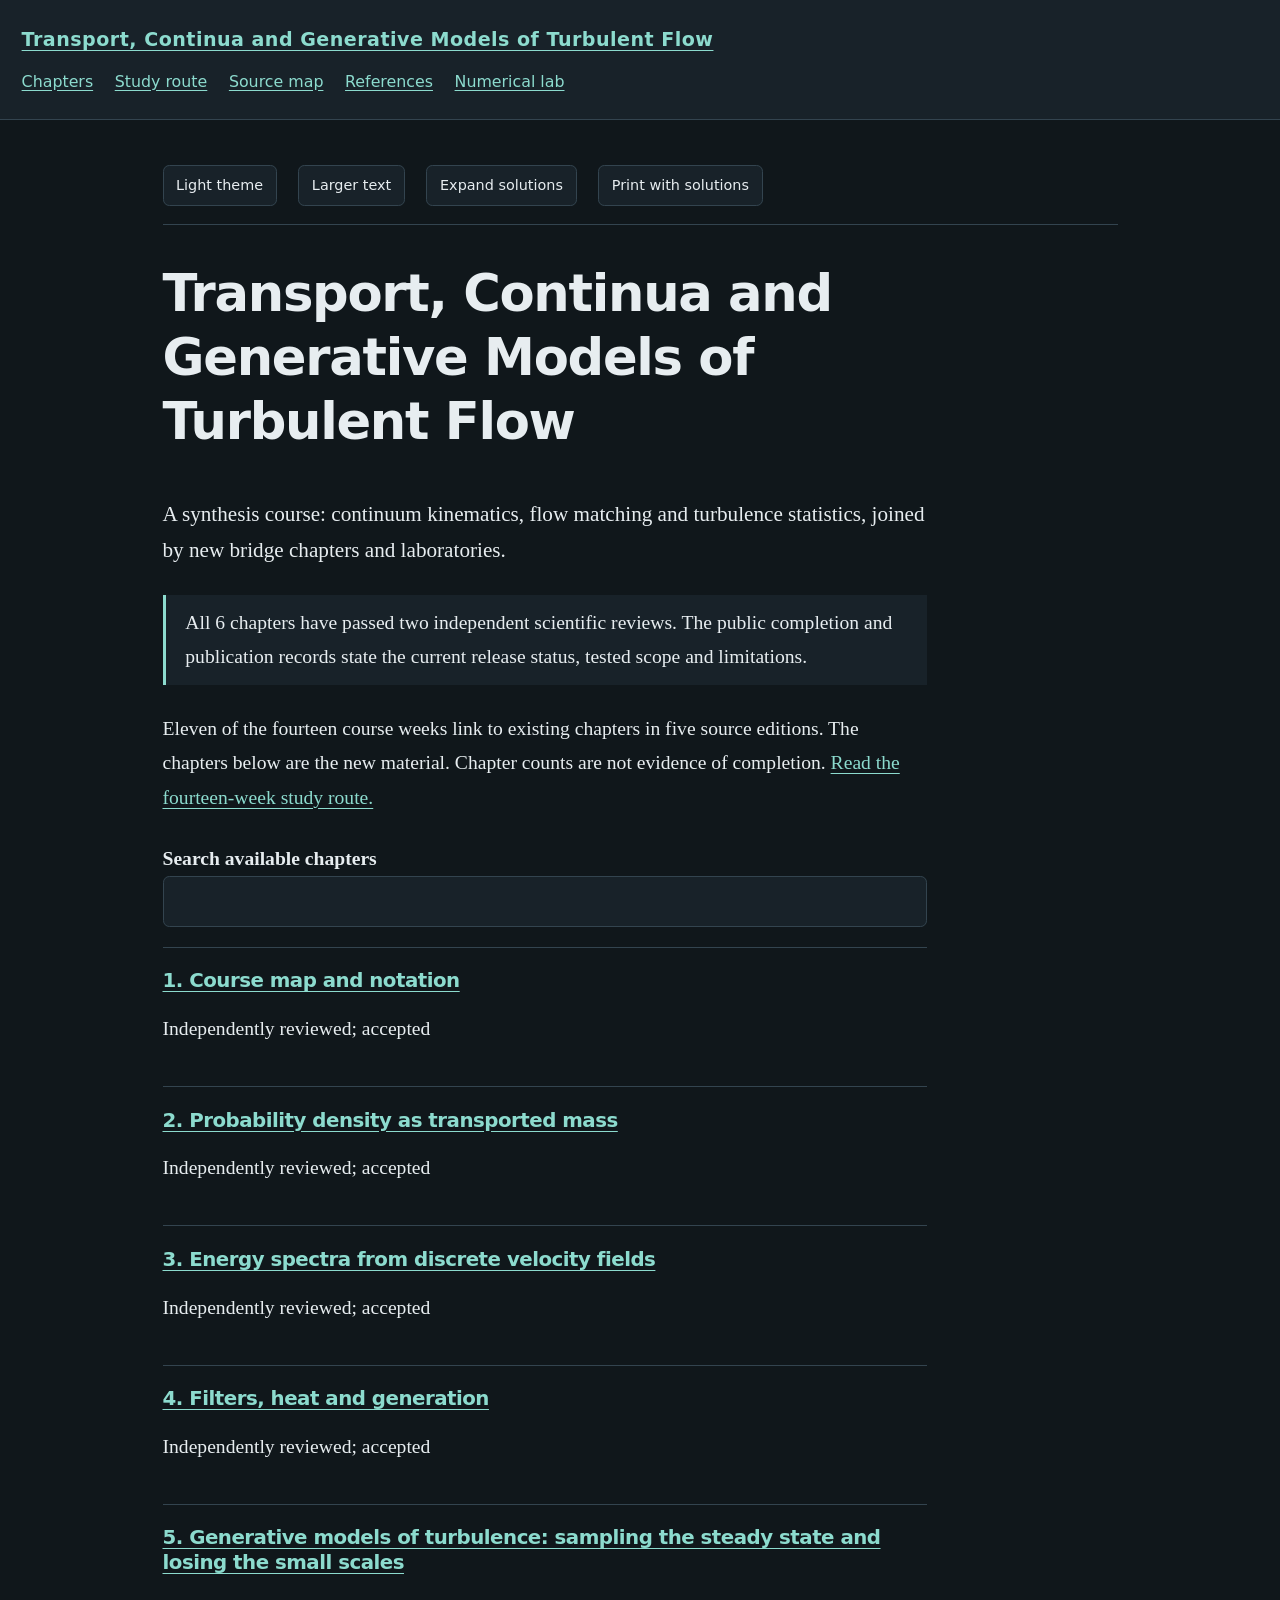
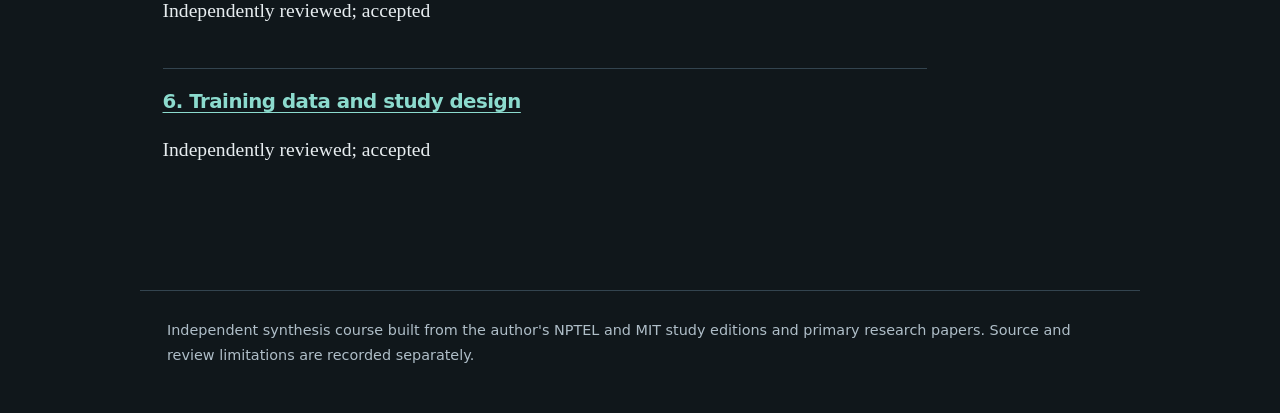
==== index.html @ 39734b13 "Add reviewed course: six chapters, two labs and DNS statistics Transport, Continua and Generative Mo" ====
<!doctype html>
<html lang="en"><head><meta charset="utf-8"><meta name="viewport" content="width=device-width,initial-scale=1">
<meta name="color-scheme" content="dark light"><meta name="book-content-sha256" content="86914244bd2fd7c89965425304357e34cd0317136596d016277b580fdbe987ff">
<title>Chapter index · Transport, Continua and Generative Turbulence</title><link rel="stylesheet" href="assets/book.css">
<script>window.MathJax={tex:{inlineMath:[['$','$'],['\\(','\\)']],displayMath:[['$$','$$'],['\\[','\\]']],processEscapes:true},svg:{fontCache:'local'},options:{skipHtmlTags:['script','noscript','style','textarea','pre','code']},startup:{pageReady:()=>MathJax.startup.defaultPageReady().then(()=>{document.documentElement.dataset.mathReady='true';})}};</script>
<script defer src="assets/mathjax-tex-svg.js"></script><script defer src="assets/book.js"></script></head>
<body><a class="skip" href="#main">Skip to content</a><header class="site-header"><a class="brand" href="index.html">Transport, Continua and Generative Models of Turbulent Flow</a><nav class="course-nav" aria-label="Book"><a href="index.html">Chapters</a><a href="book-overview.html">Study route</a><a href="source-map.html">Source map</a><a href="references.html">References</a><a href="numerical-lab.html">Numerical lab</a></nav></header>
<div class="layout no-toc"><main id="main"><div class="reading-tools"><button id="theme-toggle" aria-pressed="false">Light theme</button><button id="text-toggle" aria-pressed="false">Larger text</button><button id="solutions-toggle" aria-pressed="false">Expand solutions</button><button id="print-page">Print with solutions</button></div>
<article id="chapter-content"><!-- BOOK-CONTENT-START --><h1>Transport, Continua and Generative Models of Turbulent Flow</h1><p class="lead">A synthesis course: continuum kinematics, flow matching and turbulence statistics, joined by new bridge chapters and laboratories.</p><p class="warning">All 6 chapters have passed two independent scientific reviews. The public completion and publication records state the current release status, tested scope and limitations.</p><p>Eleven of the fourteen course weeks link to existing chapters in five source editions. The chapters below are the new material. Chapter counts are not evidence of completion. <a href="book-overview.html">Read the fourteen-week study route.</a></p><label class="search-label" for="lecture-search">Search available chapters</label><input id="lecture-search" type="search"><p id="search-status" role="status" aria-live="polite"></p><ol class="lecture-list"><li data-lecture><h2><a href="chapter-01-course-map-and-notation.html">1. Course map and notation</a></h2><p>Independently reviewed; accepted</p></li><li data-lecture><h2><a href="chapter-02-density-as-mass.html">2. Probability density as transported mass</a></h2><p>Independently reviewed; accepted</p></li><li data-lecture><h2><a href="chapter-03-energy-spectra-from-fields.html">3. Energy spectra from discrete velocity fields</a></h2><p>Independently reviewed; accepted</p></li><li data-lecture><h2><a href="chapter-04-filters-heat-and-generation.html">4. Filters, heat and generation</a></h2><p>Independently reviewed; accepted</p></li><li data-lecture><h2><a href="chapter-05-generative-models-of-turbulence.html">5. Generative models of turbulence: sampling the steady state and losing the small scales</a></h2><p>Independently reviewed; accepted</p></li><li data-lecture><h2><a href="chapter-06-training-data-and-study-design.html">6. Training data and study design</a></h2><p>Independently reviewed; accepted</p></li></ol><!-- BOOK-CONTENT-END --></article></main></div><footer class="site-footer">Independent synthesis course built from the author's NPTEL and MIT study editions and primary research papers. Source and review limitations are recorded separately.</footer></body></html>
---- assets/book.css ----
:root{color-scheme:dark;--bg:#10171b;--panel:#182229;--ink:#e7edf0;--muted:#afbec8;--line:#33444f;--accent:#8cdbce;--measure:78ch;font-family:system-ui,-apple-system,BlinkMacSystemFont,"Segoe UI",sans-serif;font-size:18px}*{box-sizing:border-box}body{margin:0;background:var(--bg);color:var(--ink);line-height:1.75}a{color:var(--accent);text-underline-offset:.2em}a:hover{text-decoration-thickness:2px}button,input{font:inherit}button{cursor:pointer}button,input{color:var(--ink);background:var(--panel);border:1px solid var(--line);border-radius:.35rem;padding:.4rem .7rem}input{width:100%}:focus-visible{outline:3px solid #ffc66d;outline-offset:4px}.skip{position:absolute;top:-100px;left:1rem;background:var(--bg);padding:1rem;z-index:9}.skip:focus{top:0}.site-header{border-bottom:1px solid var(--line);padding:1.3rem max(1.2rem,calc((100vw - 1280px)/2));background:var(--panel)}.brand{font-weight:700;font-size:1.06rem;letter-spacing:.025em}.course-nav,.reading-tools,.page-turn{display:flex;flex-wrap:wrap;gap:.5rem 1.2rem;align-items:center}.course-nav{font-size:.88rem;margin-top:.6rem}.layout{max-width:1280px;margin:auto;padding:2.5rem 1.25rem;display:grid;grid-template-columns:15rem minmax(0,1fr);gap:3rem}.layout.no-toc{display:block;max-width:1000px}.toc{position:sticky;top:1rem;align-self:start;max-height:90vh;overflow:auto;font-size:.82rem}.toc ol{list-style:none;padding:0}.toc li{margin:.6rem 0}.toc a{text-decoration:none}.toc h2{font-family:inherit;font-size:.86rem;text-transform:uppercase;letter-spacing:.1em}.reading-tools{font-size:.8rem;border-bottom:1px solid var(--line);padding-bottom:1rem;margin-bottom:2rem}main{min-width:0}article{max-width:var(--measure);font-family:Georgia,"Times New Roman",serif;font-size:1.09rem}h1,h2,h3,h4{font-family:system-ui,sans-serif;line-height:1.25;letter-spacing:-.025em}h1{font-size:clamp(2rem,4vw,3.1rem);margin-top:0}h2{font-size:1.7rem;margin:2.8rem 0 1rem;scroll-margin-top:1.3rem}h3{font-size:1.25rem;margin-top:2rem}p{margin:1rem 0}small,.muted,.status{color:var(--muted)}.status{font: .78rem system-ui,sans-serif;border:1px solid var(--line);border-radius:1rem;padding:.2rem .65rem;white-space:nowrap}.pending{color:#ffc66d}blockquote,.callout,.note,.warning{border-left:3px solid var(--accent);margin:1.5rem 0;padding:.6rem 1.1rem;background:var(--panel)}pre{position:relative;white-space:pre;overflow:auto;padding:1.3rem;background:#0b1014;border:1px solid var(--line);border-radius:.35rem;font-size:.78rem;line-height:1.55}code{font-family:Consolas,"Cascadia Code",monospace}p code,li code{font-size:.85em}pre .copy-code{position:absolute;right:.5rem;top:.5rem;font:.7rem system-ui}.table-wrap{overflow:auto}table{width:100%;border-collapse:collapse;font:.85rem/1.5 system-ui,sans-serif}td,th{border-bottom:1px solid var(--line);padding:.75rem;text-align:left;vertical-align:top}th{color:var(--accent)}details{border:1px solid var(--line);border-radius:.35rem;padding:.8rem 1rem;margin:1rem 0}summary{cursor:pointer;font-family:system-ui,sans-serif;font-weight:600}img,svg{max-width:100%;height:auto}mjx-container[display=true]{overflow-x:auto;overflow-y:hidden;padding:.4rem 0} .page-turn{border-top:1px solid var(--line);padding-top:1.5rem;margin-top:3rem;justify-content:space-between;font:.85rem system-ui}.lecture-list{padding:0;list-style:none}.lecture-list li{border-top:1px solid var(--line);padding:1.2rem 0}.lecture-list h2{font-size:1.1rem;margin:0 0 .35rem}.lecture-meta{font-size:.83rem}.search-label{display:block;margin-top:1.5rem;font-weight:600}.site-footer{max-width:1000px;margin:1rem auto;padding:1.5rem;border-top:1px solid var(--line);font-size:.8rem;color:var(--muted)}.sr-only{position:absolute;width:1px;height:1px;overflow:hidden;clip:rect(0,0,0,0)}body.large-text{font-size:21px}body.light{color-scheme:light;--bg:#faf8f2;--panel:#efeee7;--ink:#182229;--muted:#52616a;--line:#c9cfcf;--accent:#086b60}body.light pre{background:#e8eae6}.timestamp{font: .72em system-ui;white-space:nowrap}@media(max-width:900px){.layout{display:block;padding:1.5rem 1rem}.toc{position:static;max-height:none;border-bottom:1px solid var(--line);margin-bottom:1.5rem}.toc ol{columns:2}.toc h2{margin-top:0}article{font-size:1rem}}@media(max-width:540px){:root{font-size:16px}.toc ol{columns:1}.course-nav{gap:.6rem 1rem}h1{font-size:2rem}.reading-tools{gap:.5rem}table{font-size:.8rem}}@media print{:root{color-scheme:light;--bg:#fff;--ink:#000;--muted:#333;--line:#aaa;--accent:#000;font-size:10pt}body{background:#fff;color:#000}.site-header,.toc,.reading-tools,.page-turn,.copy-code,.skip,.search-tools{display:none!important}.layout{display:block;padding:0;margin:0;max-width:none}article{max-width:none;font-size:11pt}details{display:block!important}details>*{display:block!important}details>summary{display:list-item!important}pre{white-space:pre-wrap;background:#fff;border-color:#ccc}h1,h2,h3{break-after:avoid}img,table,pre{break-inside:avoid}a{color:#000}mjx-container{overflow:visible!important}.site-footer{font-size:8pt}.status{border:none}}
:root{--reader-version:1}body.large-text article{font-size:1.25rem}@media print{.pending{color:#000}body.light pre{background:#fff}}
:root{--print-reader-version:1}@media print{body .pending{color:#000}body.light pre{background:#fff!important}}
:root{--toc-reader-version:1}.toc details{border:0;padding:0;margin:0}.toc summary{font-size:.86rem;text-transform:uppercase;letter-spacing:.1em}

/* Keep accessible MathML available without widening narrow readers. */
.layout mjx-assistive-mml{width:1px!important;height:1px!important}article{overflow-wrap:anywhere}

/* Tagged display equations: keep MathJax min-width inside the scroll box (added for this course). */
mjx-container[display=true]{min-width:0!important;max-width:100%}

/* Shared chapter conventions: keep the opening case and provenance legible. */
.lead{font-size:1.08em;line-height:1.7}
.source-note{font-size:.9em;color:var(--muted);line-height:1.7}
pre:has(code){padding-top:3rem}svg [stroke="#8cdbce"]{stroke:var(--accent)}
@media print{.lead,.source-note{color:#000}}

/* Preserve numerical values while the laboratory table scrolls on phones. */
#refinement-table{min-width:36rem}
#refinement-table td{white-space:nowrap}
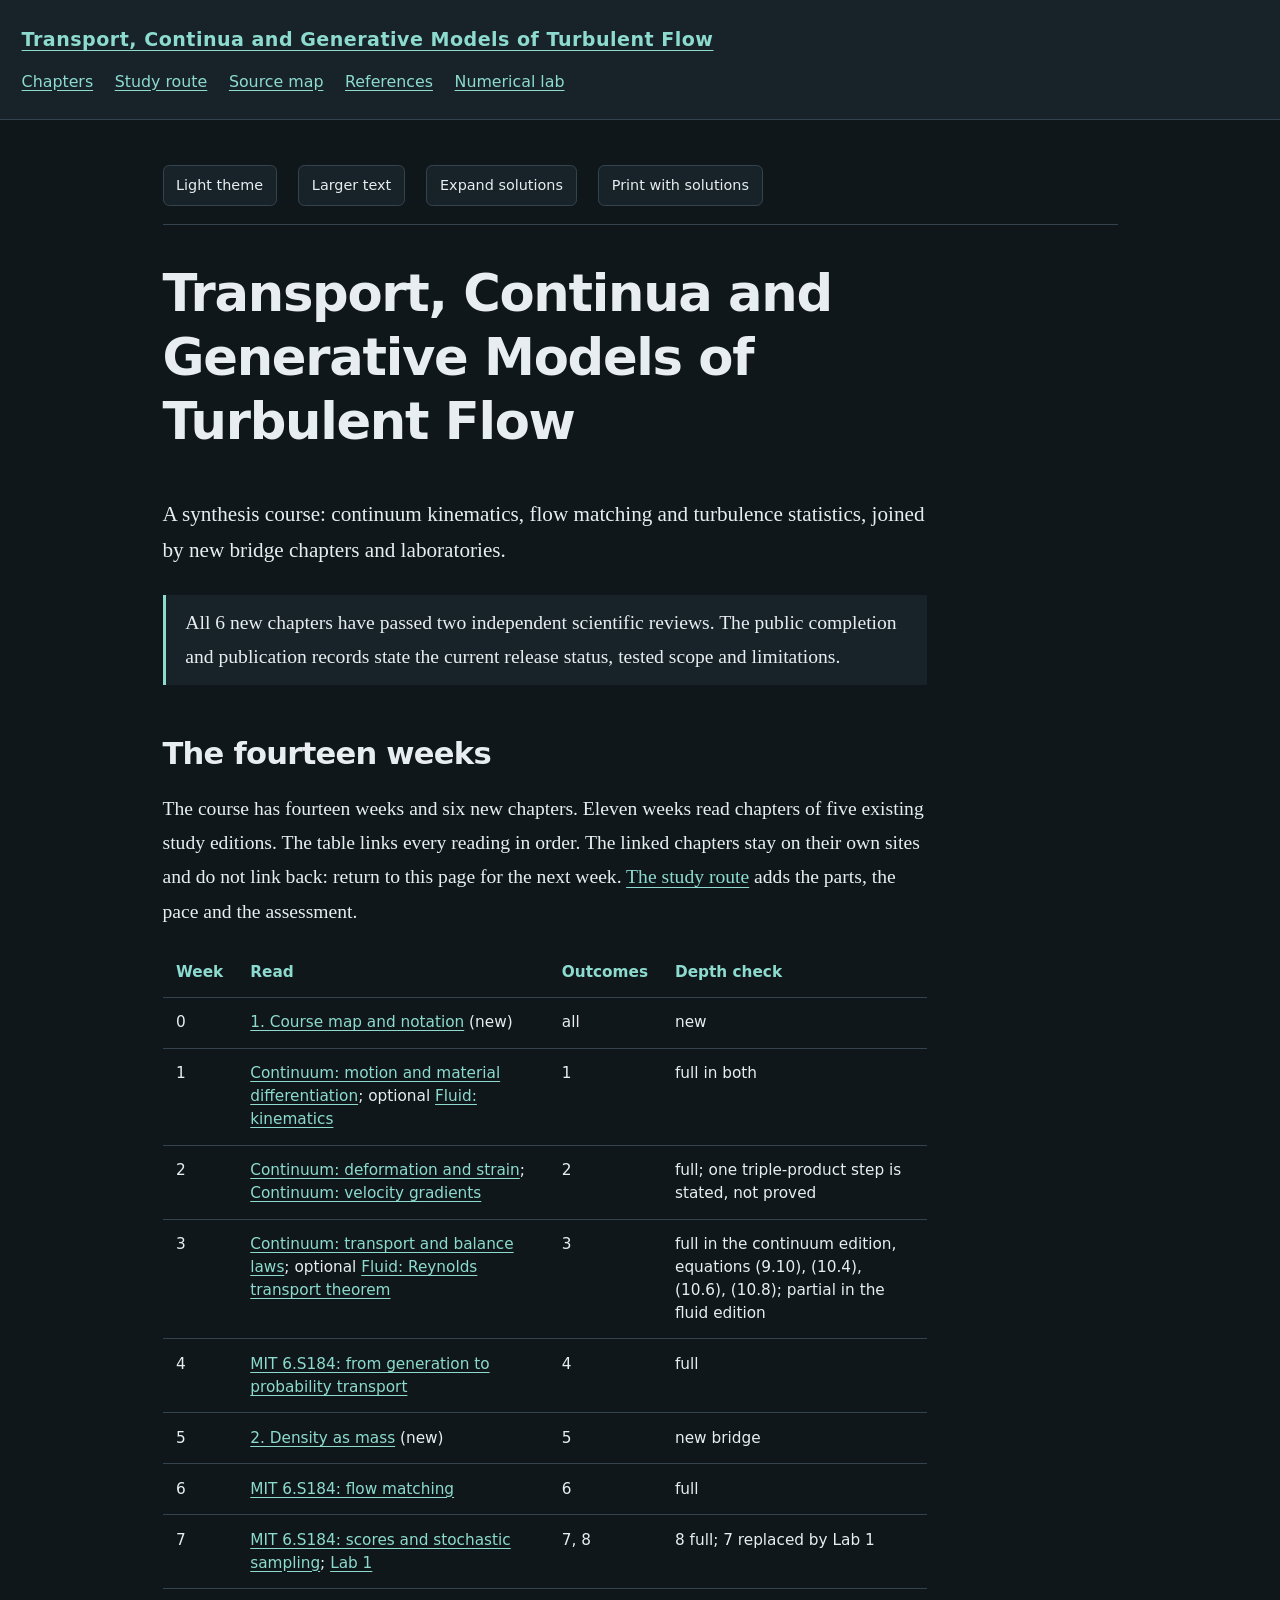
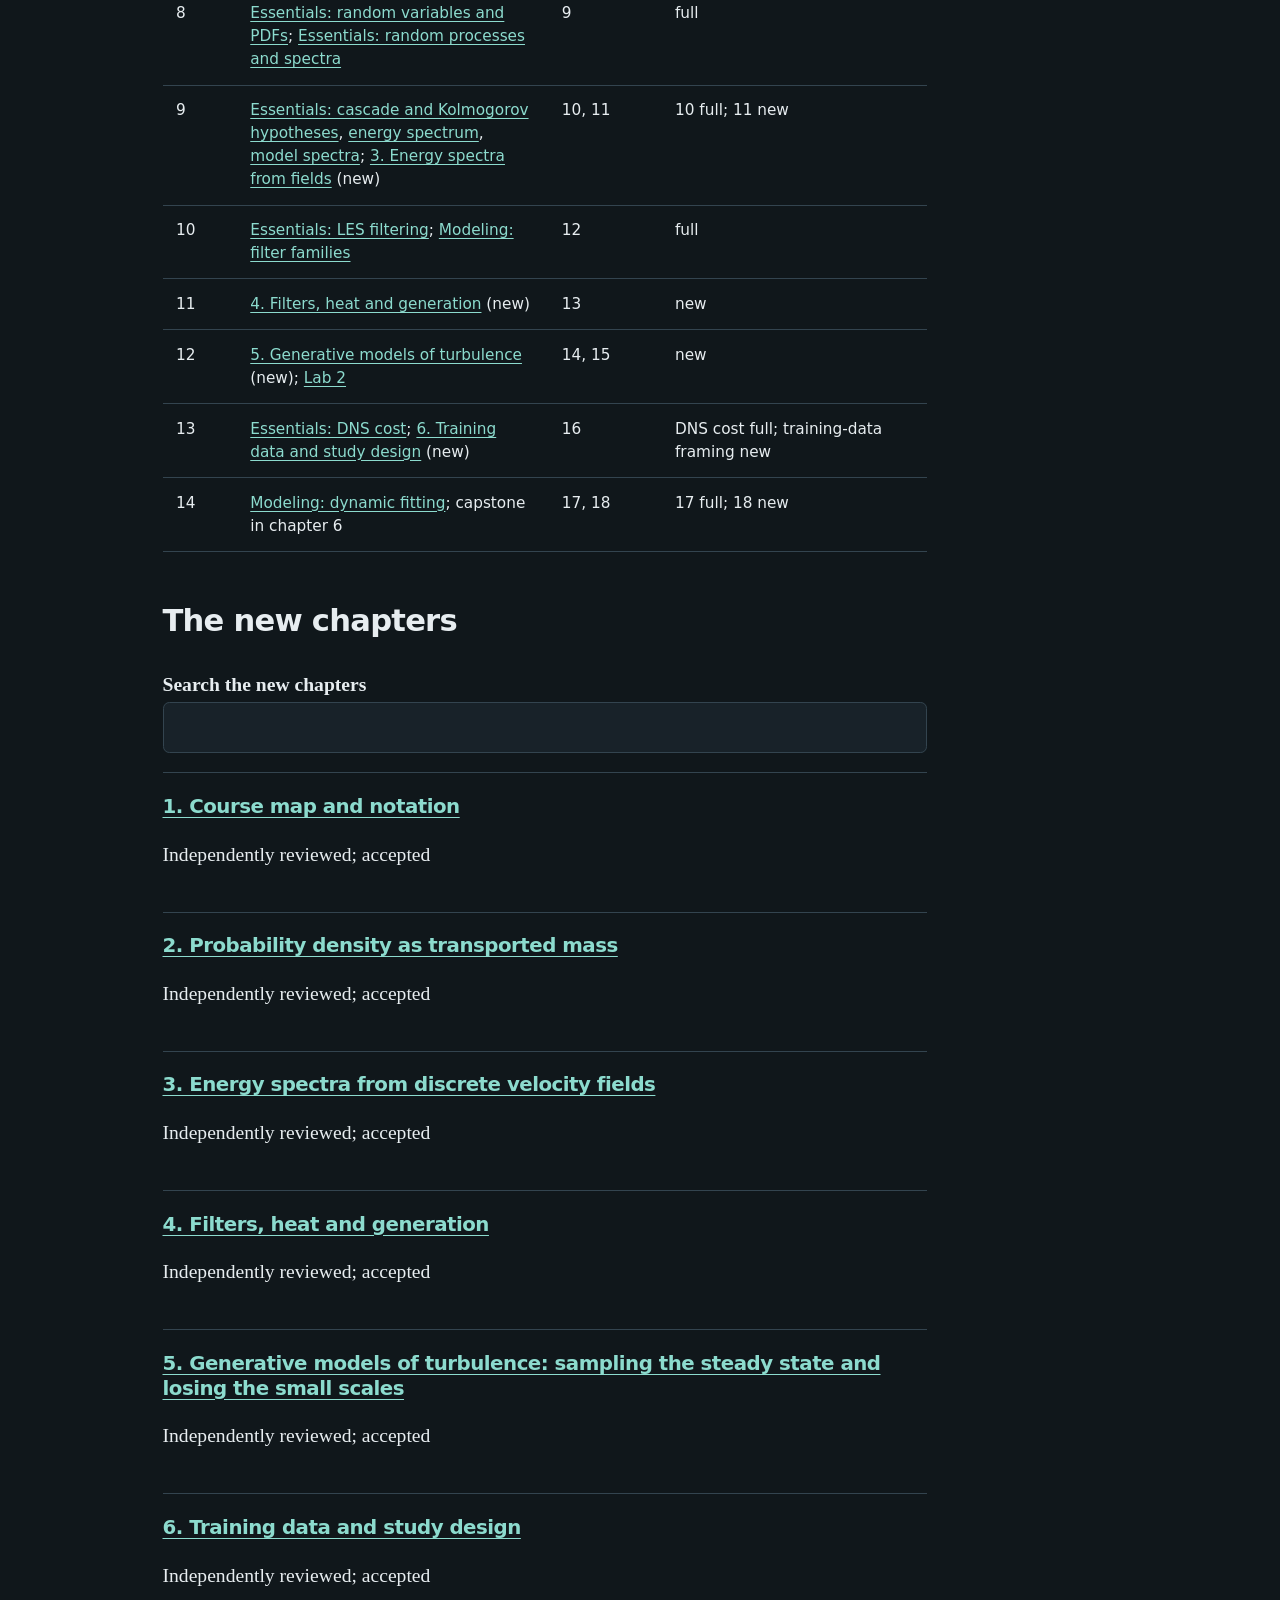
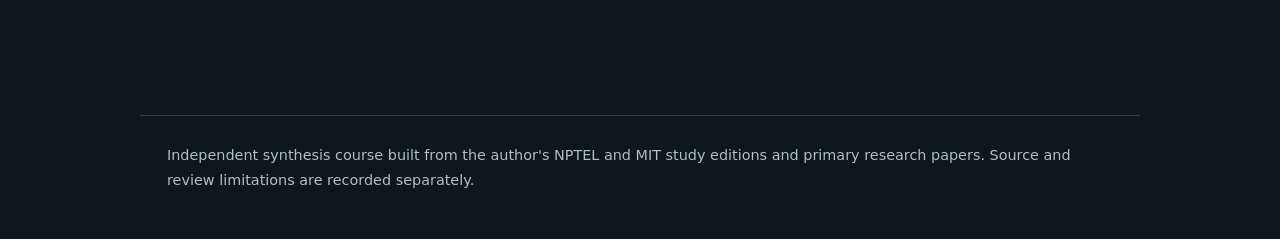
==== commit a39508f1: "List all fourteen weeks and their linked chapters on the home page The home page listed only the six" ====
--- a/index.html
+++ b/index.html
@@ -1,9 +1,27 @@
 <!doctype html>
 <html lang="en"><head><meta charset="utf-8"><meta name="viewport" content="width=device-width,initial-scale=1">
-<meta name="color-scheme" content="dark light"><meta name="book-content-sha256" content="86914244bd2fd7c89965425304357e34cd0317136596d016277b580fdbe987ff">
-<title>Chapter index · Transport, Continua and Generative Turbulence</title><link rel="stylesheet" href="assets/book.css">
+<meta name="color-scheme" content="dark light"><meta name="book-content-sha256" content="8d041973b1914857cad971ea660d57064bc59a0a24fbf8e74cd008d599a1c920">
+<title>Course index · Transport, Continua and Generative Turbulence</title><link rel="icon" href="data:,"><link rel="stylesheet" href="assets/book.css">
 <script>window.MathJax={tex:{inlineMath:[['$','$'],['\\(','\\)']],displayMath:[['$$','$$'],['\\[','\\]']],processEscapes:true},svg:{fontCache:'local'},options:{skipHtmlTags:['script','noscript','style','textarea','pre','code']},startup:{pageReady:()=>MathJax.startup.defaultPageReady().then(()=>{document.documentElement.dataset.mathReady='true';})}};</script>
 <script defer src="assets/mathjax-tex-svg.js"></script><script defer src="assets/book.js"></script></head>
 <body><a class="skip" href="#main">Skip to content</a><header class="site-header"><a class="brand" href="index.html">Transport, Continua and Generative Models of Turbulent Flow</a><nav class="course-nav" aria-label="Book"><a href="index.html">Chapters</a><a href="book-overview.html">Study route</a><a href="source-map.html">Source map</a><a href="references.html">References</a><a href="numerical-lab.html">Numerical lab</a></nav></header>
 <div class="layout no-toc"><main id="main"><div class="reading-tools"><button id="theme-toggle" aria-pressed="false">Light theme</button><button id="text-toggle" aria-pressed="false">Larger text</button><button id="solutions-toggle" aria-pressed="false">Expand solutions</button><button id="print-page">Print with solutions</button></div>
-<article id="chapter-content"><!-- BOOK-CONTENT-START --><h1>Transport, Continua and Generative Models of Turbulent Flow</h1><p class="lead">A synthesis course: continuum kinematics, flow matching and turbulence statistics, joined by new bridge chapters and laboratories.</p><p class="warning">All 6 chapters have passed two independent scientific reviews. The public completion and publication records state the current release status, tested scope and limitations.</p><p>Eleven of the fourteen course weeks link to existing chapters in five source editions. The chapters below are the new material. Chapter counts are not evidence of completion. <a href="book-overview.html">Read the fourteen-week study route.</a></p><label class="search-label" for="lecture-search">Search available chapters</label><input id="lecture-search" type="search"><p id="search-status" role="status" aria-live="polite"></p><ol class="lecture-list"><li data-lecture><h2><a href="chapter-01-course-map-and-notation.html">1. Course map and notation</a></h2><p>Independently reviewed; accepted</p></li><li data-lecture><h2><a href="chapter-02-density-as-mass.html">2. Probability density as transported mass</a></h2><p>Independently reviewed; accepted</p></li><li data-lecture><h2><a href="chapter-03-energy-spectra-from-fields.html">3. Energy spectra from discrete velocity fields</a></h2><p>Independently reviewed; accepted</p></li><li data-lecture><h2><a href="chapter-04-filters-heat-and-generation.html">4. Filters, heat and generation</a></h2><p>Independently reviewed; accepted</p></li><li data-lecture><h2><a href="chapter-05-generative-models-of-turbulence.html">5. Generative models of turbulence: sampling the steady state and losing the small scales</a></h2><p>Independently reviewed; accepted</p></li><li data-lecture><h2><a href="chapter-06-training-data-and-study-design.html">6. Training data and study design</a></h2><p>Independently reviewed; accepted</p></li></ol><!-- BOOK-CONTENT-END --></article></main></div><footer class="site-footer">Independent synthesis course built from the author's NPTEL and MIT study editions and primary research papers. Source and review limitations are recorded separately.</footer></body></html>+<article id="chapter-content"><!-- BOOK-CONTENT-START --><h1>Transport, Continua and Generative Models of Turbulent Flow</h1><p class="lead">A synthesis course: continuum kinematics, flow matching and turbulence statistics, joined by new bridge chapters and laboratories.</p><p class="warning">All 6 new chapters have passed two independent scientific reviews. The public completion and publication records state the current release status, tested scope and limitations.</p><h2 id="weeks">The fourteen weeks</h2><p>The course has fourteen weeks and six new chapters. Eleven weeks read chapters of five existing study editions. The table links every reading in order. The linked chapters stay on their own sites and do not link back: return to this page for the next week. <a href="book-overview.html">The study route</a> adds the parts, the pace and the assessment.</p><table>
+<thead><tr><th>Week</th><th>Read</th><th>Outcomes</th><th>Depth check</th></tr></thead>
+<tbody>
+<tr><td>0</td><td><a href="chapter-01-course-map-and-notation.html">1. Course map and notation</a> (new)</td><td>all</td><td>new</td></tr>
+<tr><td>1</td><td><a href="https://az9713.github.io/nptel-continuum-mechanics-iitm-notes/chapter-07-motion-material-derivative.html">Continuum: motion and material differentiation</a>; optional <a href="https://az9713.github.io/nptel-fluid-mechanics-kanpur-notes/chapter-03-kinematics-motion-deformation-and-rotation.html">Fluid: kinematics</a></td><td>1</td><td>full in both</td></tr>
+<tr><td>2</td><td><a href="https://az9713.github.io/nptel-continuum-mechanics-iitm-notes/chapter-08-deformation-and-strain.html">Continuum: deformation and strain</a>; <a href="https://az9713.github.io/nptel-continuum-mechanics-iitm-notes/chapter-09-compatibility-and-velocity-gradients.html">Continuum: velocity gradients</a></td><td>2</td><td>full; one triple-product step is stated, not proved</td></tr>
+<tr><td>3</td><td><a href="https://az9713.github.io/nptel-continuum-mechanics-iitm-notes/chapter-10-transport-and-balance-laws.html">Continuum: transport and balance laws</a>; optional <a href="https://az9713.github.io/nptel-fluid-mechanics-kanpur-notes/chapter-04-the-reynolds-transport-theorem-and-conservation-of-mass.html">Fluid: Reynolds transport theorem</a></td><td>3</td><td>full in the continuum edition, equations (9.10), (10.4), (10.6), (10.8); partial in the fluid edition</td></tr>
+<tr><td>4</td><td><a href="https://az9713.github.io/mit-6s184-flow-diffusion-notes/chapter-01.html">MIT 6.S184: from generation to probability transport</a></td><td>4</td><td>full</td></tr>
+<tr><td>5</td><td><a href="chapter-02-density-as-mass.html">2. Density as mass</a> (new)</td><td>5</td><td>new bridge</td></tr>
+<tr><td>6</td><td><a href="https://az9713.github.io/mit-6s184-flow-diffusion-notes/chapter-02.html">MIT 6.S184: flow matching</a></td><td>6</td><td>full</td></tr>
+<tr><td>7</td><td><a href="https://az9713.github.io/mit-6s184-flow-diffusion-notes/chapter-03.html">MIT 6.S184: scores and stochastic sampling</a>; <a href="numerical-lab.html#lab1">Lab 1</a></td><td>7, 8</td><td>8 full; 7 replaced by Lab 1</td></tr>
+<tr><td>8</td><td><a href="https://az9713.github.io/nptel-essentials-of-turbulence-notes/chapter-07-random-variables-and-probability-density-functions.html">Essentials: random variables and PDFs</a>; <a href="https://az9713.github.io/nptel-essentials-of-turbulence-notes/chapter-08-random-processes-spectra-and-random-fields.html">Essentials: random processes and spectra</a></td><td>9</td><td>full</td></tr>
+<tr><td>9</td><td><a href="https://az9713.github.io/nptel-essentials-of-turbulence-notes/chapter-10-energy-cascade-and-kolmogorov-hypotheses.html">Essentials: cascade and Kolmogorov hypotheses</a>, <a href="https://az9713.github.io/nptel-essentials-of-turbulence-notes/chapter-11-energy-spectrum.html">energy spectrum</a>, <a href="https://az9713.github.io/nptel-essentials-of-turbulence-notes/chapter-14-kolmogorov-model-dissipation-spectra.html">model spectra</a>; <a href="chapter-03-energy-spectra-from-fields.html">3. Energy spectra from fields</a> (new)</td><td>10, 11</td><td>10 full; 11 new</td></tr>
+<tr><td>10</td><td><a href="https://az9713.github.io/nptel-essentials-of-turbulence-notes/chapter-19-les-conceptual-steps-filtering.html">Essentials: LES filtering</a>; <a href="https://az9713.github.io/nptel-turbulence-modeling-notes/chapter-20-filter-families-and-subgrid-viscosity.html">Modeling: filter families</a></td><td>12</td><td>full</td></tr>
+<tr><td>11</td><td><a href="chapter-04-filters-heat-and-generation.html">4. Filters, heat and generation</a> (new)</td><td>13</td><td>new</td></tr>
+<tr><td>12</td><td><a href="chapter-05-generative-models-of-turbulence.html">5. Generative models of turbulence</a> (new); <a href="numerical-lab.html#lab2">Lab 2</a></td><td>14, 15</td><td>new</td></tr>
+<tr><td>13</td><td><a href="https://az9713.github.io/nptel-essentials-of-turbulence-notes/chapter-17-dns-pseudo-spectral-methods-cost.html">Essentials: DNS cost</a>; <a href="chapter-06-training-data-and-study-design.html">6. Training data and study design</a> (new)</td><td>16</td><td>DNS cost full; training-data framing new</td></tr>
+<tr><td>14</td><td><a href="https://az9713.github.io/nptel-turbulence-modeling-notes/chapter-22-dynamic-fitting-and-scale-similarity.html">Modeling: dynamic fitting</a>; capstone in chapter 6</td><td>17, 18</td><td>17 full; 18 new</td></tr>
+</tbody></table><h2 id="new-chapters">The new chapters</h2><label class="search-label" for="lecture-search">Search the new chapters</label><input id="lecture-search" type="search"><p id="search-status" role="status" aria-live="polite"></p><ol class="lecture-list"><li data-lecture><h3><a href="chapter-01-course-map-and-notation.html">1. Course map and notation</a></h3><p>Independently reviewed; accepted</p></li><li data-lecture><h3><a href="chapter-02-density-as-mass.html">2. Probability density as transported mass</a></h3><p>Independently reviewed; accepted</p></li><li data-lecture><h3><a href="chapter-03-energy-spectra-from-fields.html">3. Energy spectra from discrete velocity fields</a></h3><p>Independently reviewed; accepted</p></li><li data-lecture><h3><a href="chapter-04-filters-heat-and-generation.html">4. Filters, heat and generation</a></h3><p>Independently reviewed; accepted</p></li><li data-lecture><h3><a href="chapter-05-generative-models-of-turbulence.html">5. Generative models of turbulence: sampling the steady state and losing the small scales</a></h3><p>Independently reviewed; accepted</p></li><li data-lecture><h3><a href="chapter-06-training-data-and-study-design.html">6. Training data and study design</a></h3><p>Independently reviewed; accepted</p></li></ol><!-- BOOK-CONTENT-END --></article></main></div><footer class="site-footer">Independent synthesis course built from the author's NPTEL and MIT study editions and primary research papers. Source and review limitations are recorded separately.</footer></body></html>
--- a/assets/book.css
+++ b/assets/book.css
@@ -1,4 +1,4 @@
-:root{color-scheme:dark;--bg:#10171b;--panel:#182229;--ink:#e7edf0;--muted:#afbec8;--line:#33444f;--accent:#8cdbce;--measure:78ch;font-family:system-ui,-apple-system,BlinkMacSystemFont,"Segoe UI",sans-serif;font-size:18px}*{box-sizing:border-box}body{margin:0;background:var(--bg);color:var(--ink);line-height:1.75}a{color:var(--accent);text-underline-offset:.2em}a:hover{text-decoration-thickness:2px}button,input{font:inherit}button{cursor:pointer}button,input{color:var(--ink);background:var(--panel);border:1px solid var(--line);border-radius:.35rem;padding:.4rem .7rem}input{width:100%}:focus-visible{outline:3px solid #ffc66d;outline-offset:4px}.skip{position:absolute;top:-100px;left:1rem;background:var(--bg);padding:1rem;z-index:9}.skip:focus{top:0}.site-header{border-bottom:1px solid var(--line);padding:1.3rem max(1.2rem,calc((100vw - 1280px)/2));background:var(--panel)}.brand{font-weight:700;font-size:1.06rem;letter-spacing:.025em}.course-nav,.reading-tools,.page-turn{display:flex;flex-wrap:wrap;gap:.5rem 1.2rem;align-items:center}.course-nav{font-size:.88rem;margin-top:.6rem}.layout{max-width:1280px;margin:auto;padding:2.5rem 1.25rem;display:grid;grid-template-columns:15rem minmax(0,1fr);gap:3rem}.layout.no-toc{display:block;max-width:1000px}.toc{position:sticky;top:1rem;align-self:start;max-height:90vh;overflow:auto;font-size:.82rem}.toc ol{list-style:none;padding:0}.toc li{margin:.6rem 0}.toc a{text-decoration:none}.toc h2{font-family:inherit;font-size:.86rem;text-transform:uppercase;letter-spacing:.1em}.reading-tools{font-size:.8rem;border-bottom:1px solid var(--line);padding-bottom:1rem;margin-bottom:2rem}main{min-width:0}article{max-width:var(--measure);font-family:Georgia,"Times New Roman",serif;font-size:1.09rem}h1,h2,h3,h4{font-family:system-ui,sans-serif;line-height:1.25;letter-spacing:-.025em}h1{font-size:clamp(2rem,4vw,3.1rem);margin-top:0}h2{font-size:1.7rem;margin:2.8rem 0 1rem;scroll-margin-top:1.3rem}h3{font-size:1.25rem;margin-top:2rem}p{margin:1rem 0}small,.muted,.status{color:var(--muted)}.status{font: .78rem system-ui,sans-serif;border:1px solid var(--line);border-radius:1rem;padding:.2rem .65rem;white-space:nowrap}.pending{color:#ffc66d}blockquote,.callout,.note,.warning{border-left:3px solid var(--accent);margin:1.5rem 0;padding:.6rem 1.1rem;background:var(--panel)}pre{position:relative;white-space:pre;overflow:auto;padding:1.3rem;background:#0b1014;border:1px solid var(--line);border-radius:.35rem;font-size:.78rem;line-height:1.55}code{font-family:Consolas,"Cascadia Code",monospace}p code,li code{font-size:.85em}pre .copy-code{position:absolute;right:.5rem;top:.5rem;font:.7rem system-ui}.table-wrap{overflow:auto}table{width:100%;border-collapse:collapse;font:.85rem/1.5 system-ui,sans-serif}td,th{border-bottom:1px solid var(--line);padding:.75rem;text-align:left;vertical-align:top}th{color:var(--accent)}details{border:1px solid var(--line);border-radius:.35rem;padding:.8rem 1rem;margin:1rem 0}summary{cursor:pointer;font-family:system-ui,sans-serif;font-weight:600}img,svg{max-width:100%;height:auto}mjx-container[display=true]{overflow-x:auto;overflow-y:hidden;padding:.4rem 0} .page-turn{border-top:1px solid var(--line);padding-top:1.5rem;margin-top:3rem;justify-content:space-between;font:.85rem system-ui}.lecture-list{padding:0;list-style:none}.lecture-list li{border-top:1px solid var(--line);padding:1.2rem 0}.lecture-list h2{font-size:1.1rem;margin:0 0 .35rem}.lecture-meta{font-size:.83rem}.search-label{display:block;margin-top:1.5rem;font-weight:600}.site-footer{max-width:1000px;margin:1rem auto;padding:1.5rem;border-top:1px solid var(--line);font-size:.8rem;color:var(--muted)}.sr-only{position:absolute;width:1px;height:1px;overflow:hidden;clip:rect(0,0,0,0)}body.large-text{font-size:21px}body.light{color-scheme:light;--bg:#faf8f2;--panel:#efeee7;--ink:#182229;--muted:#52616a;--line:#c9cfcf;--accent:#086b60}body.light pre{background:#e8eae6}.timestamp{font: .72em system-ui;white-space:nowrap}@media(max-width:900px){.layout{display:block;padding:1.5rem 1rem}.toc{position:static;max-height:none;border-bottom:1px solid var(--line);margin-bottom:1.5rem}.toc ol{columns:2}.toc h2{margin-top:0}article{font-size:1rem}}@media(max-width:540px){:root{font-size:16px}.toc ol{columns:1}.course-nav{gap:.6rem 1rem}h1{font-size:2rem}.reading-tools{gap:.5rem}table{font-size:.8rem}}@media print{:root{color-scheme:light;--bg:#fff;--ink:#000;--muted:#333;--line:#aaa;--accent:#000;font-size:10pt}body{background:#fff;color:#000}.site-header,.toc,.reading-tools,.page-turn,.copy-code,.skip,.search-tools{display:none!important}.layout{display:block;padding:0;margin:0;max-width:none}article{max-width:none;font-size:11pt}details{display:block!important}details>*{display:block!important}details>summary{display:list-item!important}pre{white-space:pre-wrap;background:#fff;border-color:#ccc}h1,h2,h3{break-after:avoid}img,table,pre{break-inside:avoid}a{color:#000}mjx-container{overflow:visible!important}.site-footer{font-size:8pt}.status{border:none}}
+:root{color-scheme:dark;--bg:#10171b;--panel:#182229;--ink:#e7edf0;--muted:#afbec8;--line:#33444f;--accent:#8cdbce;--measure:78ch;font-family:system-ui,-apple-system,BlinkMacSystemFont,"Segoe UI",sans-serif;font-size:18px}*{box-sizing:border-box}body{margin:0;background:var(--bg);color:var(--ink);line-height:1.75}a{color:var(--accent);text-underline-offset:.2em}a:hover{text-decoration-thickness:2px}button,input{font:inherit}button{cursor:pointer}button,input{color:var(--ink);background:var(--panel);border:1px solid var(--line);border-radius:.35rem;padding:.4rem .7rem}input{width:100%}:focus-visible{outline:3px solid #ffc66d;outline-offset:4px}.skip{position:absolute;top:-100px;left:1rem;background:var(--bg);padding:1rem;z-index:9}.skip:focus{top:0}.site-header{border-bottom:1px solid var(--line);padding:1.3rem max(1.2rem,calc((100vw - 1280px)/2));background:var(--panel)}.brand{font-weight:700;font-size:1.06rem;letter-spacing:.025em}.course-nav,.reading-tools,.page-turn{display:flex;flex-wrap:wrap;gap:.5rem 1.2rem;align-items:center}.course-nav{font-size:.88rem;margin-top:.6rem}.layout{max-width:1280px;margin:auto;padding:2.5rem 1.25rem;display:grid;grid-template-columns:15rem minmax(0,1fr);gap:3rem}.layout.no-toc{display:block;max-width:1000px}.toc{position:sticky;top:1rem;align-self:start;max-height:90vh;overflow:auto;font-size:.82rem}.toc ol{list-style:none;padding:0}.toc li{margin:.6rem 0}.toc a{text-decoration:none}.toc h2{font-family:inherit;font-size:.86rem;text-transform:uppercase;letter-spacing:.1em}.reading-tools{font-size:.8rem;border-bottom:1px solid var(--line);padding-bottom:1rem;margin-bottom:2rem}main{min-width:0}article{max-width:var(--measure);font-family:Georgia,"Times New Roman",serif;font-size:1.09rem}h1,h2,h3,h4{font-family:system-ui,sans-serif;line-height:1.25;letter-spacing:-.025em}h1{font-size:clamp(2rem,4vw,3.1rem);margin-top:0}h2{font-size:1.7rem;margin:2.8rem 0 1rem;scroll-margin-top:1.3rem}h3{font-size:1.25rem;margin-top:2rem}p{margin:1rem 0}small,.muted,.status{color:var(--muted)}.status{font: .78rem system-ui,sans-serif;border:1px solid var(--line);border-radius:1rem;padding:.2rem .65rem;white-space:nowrap}.pending{color:#ffc66d}blockquote,.callout,.note,.warning{border-left:3px solid var(--accent);margin:1.5rem 0;padding:.6rem 1.1rem;background:var(--panel)}pre{position:relative;white-space:pre;overflow:auto;padding:1.3rem;background:#0b1014;border:1px solid var(--line);border-radius:.35rem;font-size:.78rem;line-height:1.55}code{font-family:Consolas,"Cascadia Code",monospace}p code,li code{font-size:.85em}pre .copy-code{position:absolute;right:.5rem;top:.5rem;font:.7rem system-ui}.table-wrap{overflow:auto}table{width:100%;border-collapse:collapse;font:.85rem/1.5 system-ui,sans-serif}td,th{border-bottom:1px solid var(--line);padding:.75rem;text-align:left;vertical-align:top}th{color:var(--accent)}details{border:1px solid var(--line);border-radius:.35rem;padding:.8rem 1rem;margin:1rem 0}summary{cursor:pointer;font-family:system-ui,sans-serif;font-weight:600}img,svg{max-width:100%;height:auto}mjx-container[display=true]{overflow-x:auto;overflow-y:hidden;padding:.4rem 0} .page-turn{border-top:1px solid var(--line);padding-top:1.5rem;margin-top:3rem;justify-content:space-between;font:.85rem system-ui}.lecture-list{padding:0;list-style:none}.lecture-list li{border-top:1px solid var(--line);padding:1.2rem 0}.lecture-list h3{font-size:1.1rem;margin:0 0 .35rem}.lecture-meta{font-size:.83rem}.search-label{display:block;margin-top:1.5rem;font-weight:600}.site-footer{max-width:1000px;margin:1rem auto;padding:1.5rem;border-top:1px solid var(--line);font-size:.8rem;color:var(--muted)}.sr-only{position:absolute;width:1px;height:1px;overflow:hidden;clip:rect(0,0,0,0)}body.large-text{font-size:21px}body.light{color-scheme:light;--bg:#faf8f2;--panel:#efeee7;--ink:#182229;--muted:#52616a;--line:#c9cfcf;--accent:#086b60}body.light pre{background:#e8eae6}.timestamp{font: .72em system-ui;white-space:nowrap}@media(max-width:900px){.layout{display:block;padding:1.5rem 1rem}.toc{position:static;max-height:none;border-bottom:1px solid var(--line);margin-bottom:1.5rem}.toc ol{columns:2}.toc h2{margin-top:0}article{font-size:1rem}}@media(max-width:540px){:root{font-size:16px}.toc ol{columns:1}.course-nav{gap:.6rem 1rem}h1{font-size:2rem}.reading-tools{gap:.5rem}table{font-size:.8rem}}@media print{:root{color-scheme:light;--bg:#fff;--ink:#000;--muted:#333;--line:#aaa;--accent:#000;font-size:10pt}body{background:#fff;color:#000}.site-header,.toc,.reading-tools,.page-turn,.copy-code,.skip,.search-tools{display:none!important}.layout{display:block;padding:0;margin:0;max-width:none}article{max-width:none;font-size:11pt}details{display:block!important}details>*{display:block!important}details>summary{display:list-item!important}pre{white-space:pre-wrap;background:#fff;border-color:#ccc}h1,h2,h3{break-after:avoid}img,table,pre{break-inside:avoid}a{color:#000}mjx-container{overflow:visible!important}.site-footer{font-size:8pt}.status{border:none}}
 :root{--reader-version:1}body.large-text article{font-size:1.25rem}@media print{.pending{color:#000}body.light pre{background:#fff}}
 :root{--print-reader-version:1}@media print{body .pending{color:#000}body.light pre{background:#fff!important}}
 :root{--toc-reader-version:1}.toc details{border:0;padding:0;margin:0}.toc summary{font-size:.86rem;text-transform:uppercase;letter-spacing:.1em}
@@ -18,3 +18,6 @@
 /* Preserve numerical values while the laboratory table scrolls on phones. */
 #refinement-table{min-width:36rem}
 #refinement-table td{white-space:nowrap}
+
+/* Keep table headings whole: article{overflow-wrap:anywhere} splits "Week". */
+th{overflow-wrap:normal}
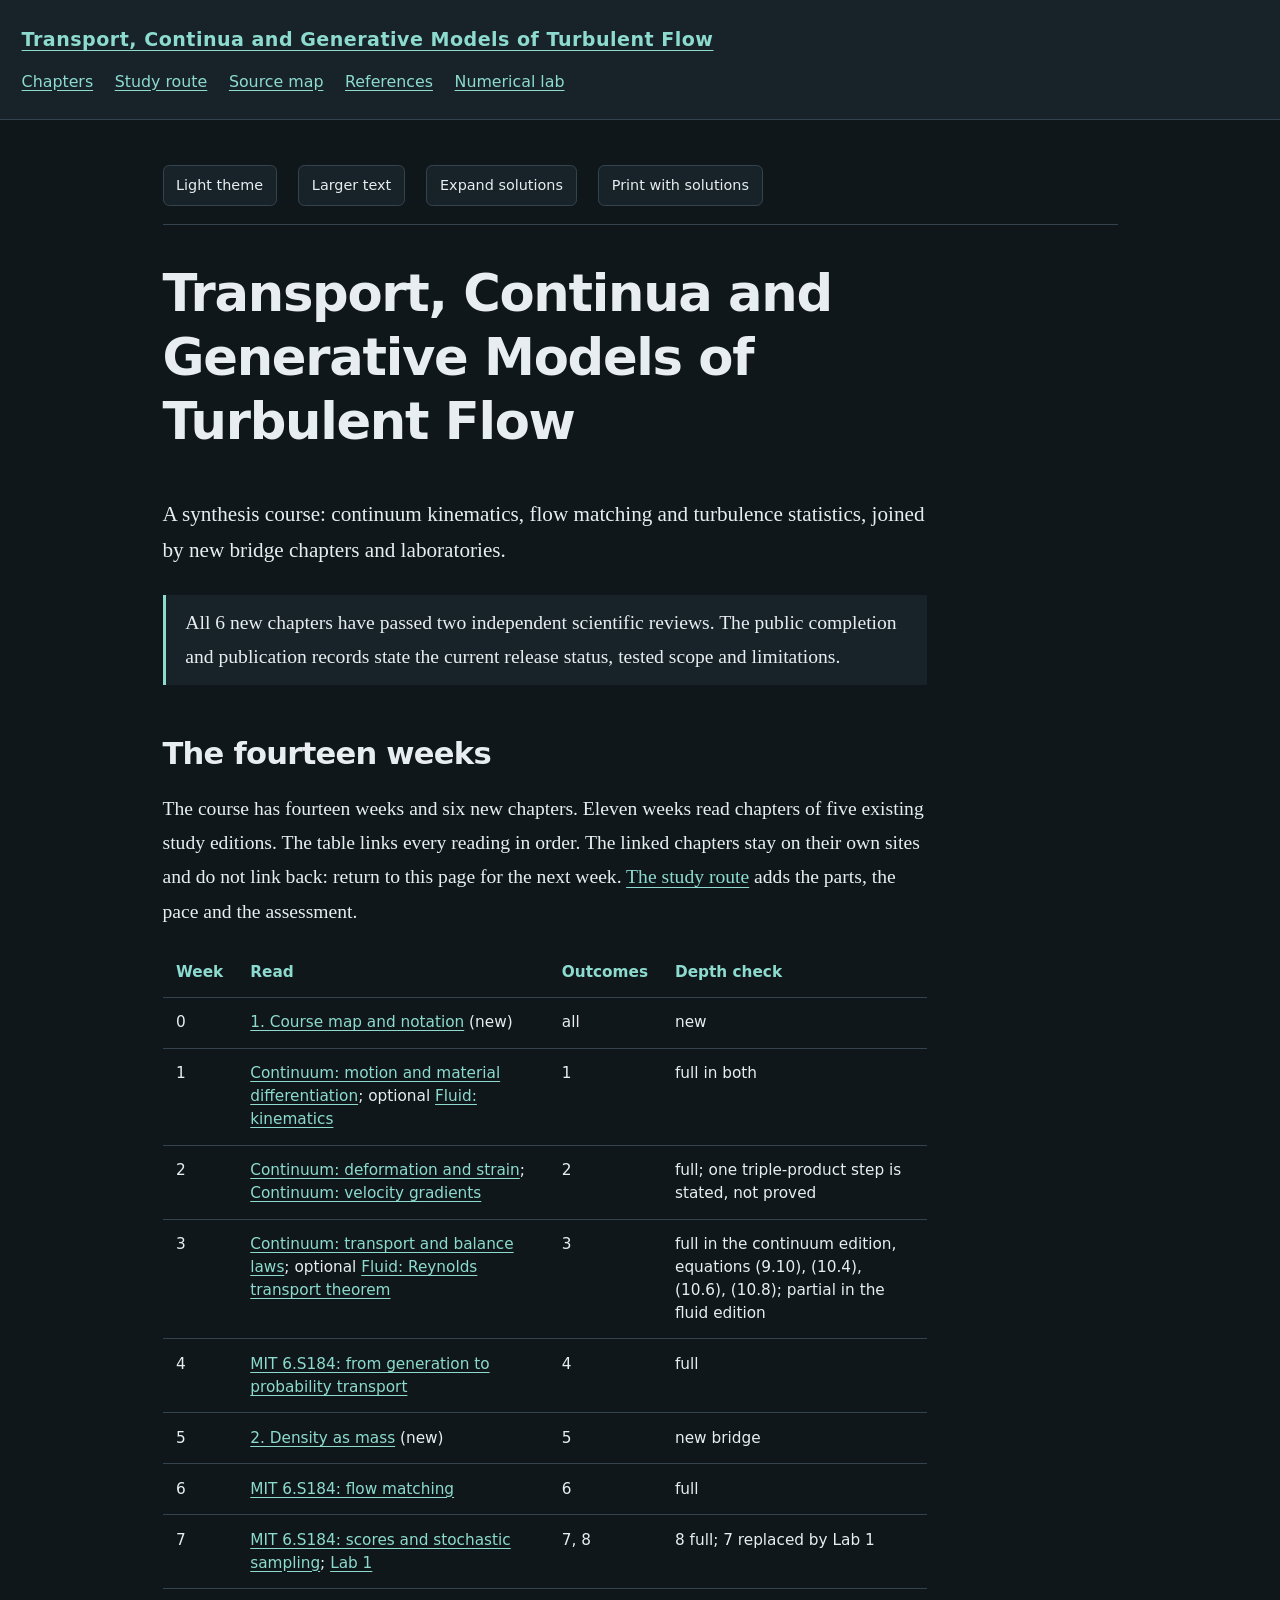
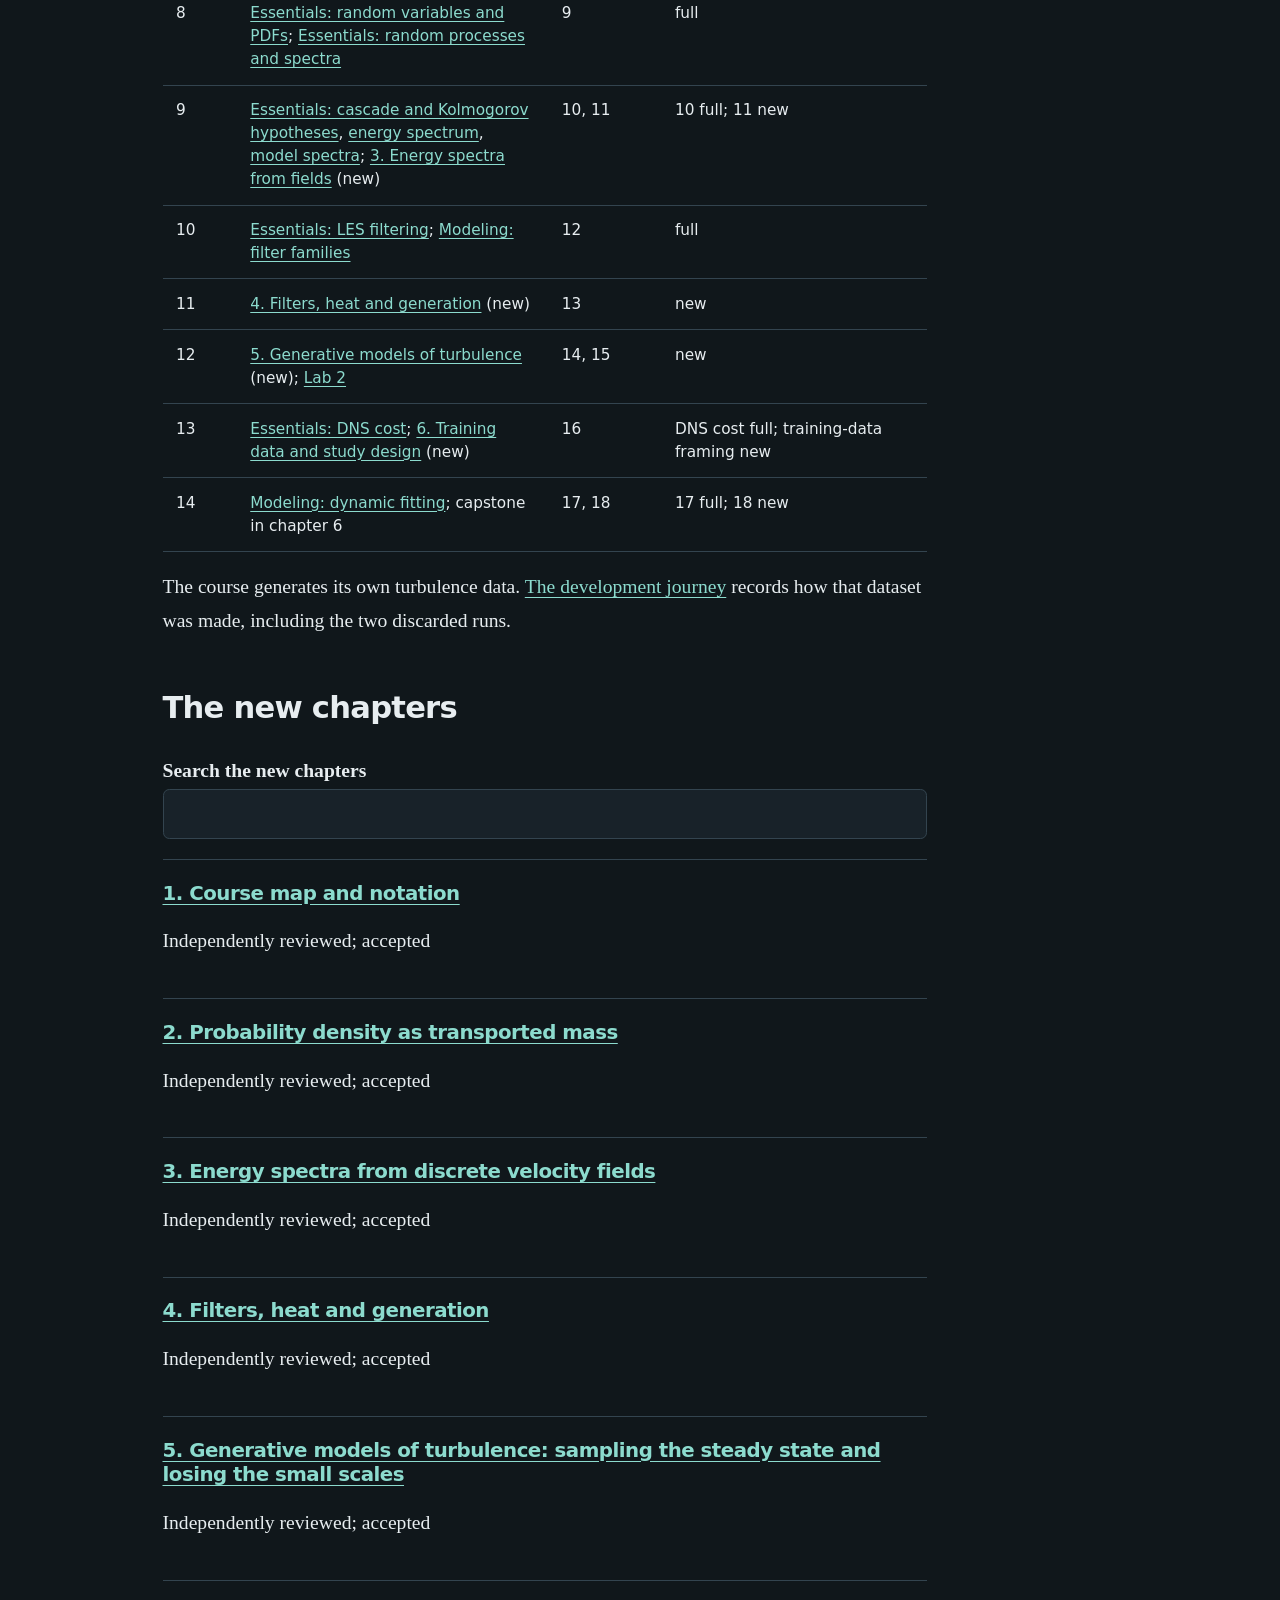
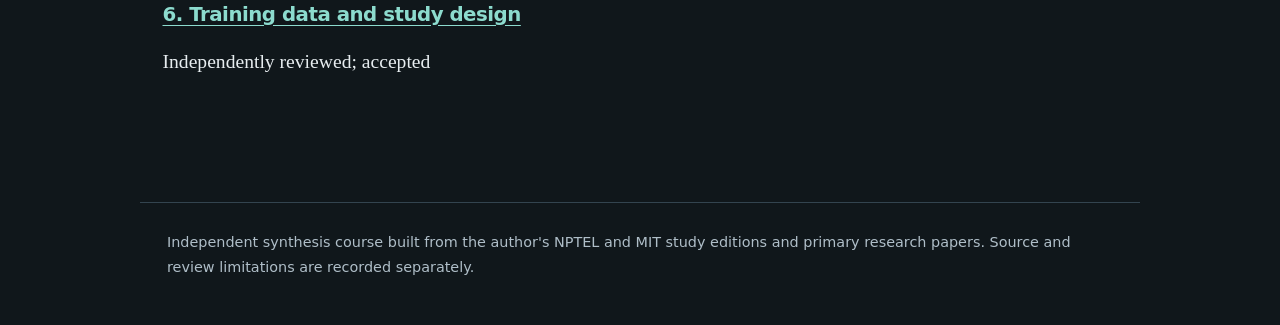
==== commit 3dfb0540: "Add a development journey of the course dataset The page records the pivot from JHTDB to a course-ma" ====
--- a/index.html
+++ b/index.html
@@ -1,6 +1,6 @@
 <!doctype html>
 <html lang="en"><head><meta charset="utf-8"><meta name="viewport" content="width=device-width,initial-scale=1">
-<meta name="color-scheme" content="dark light"><meta name="book-content-sha256" content="8d041973b1914857cad971ea660d57064bc59a0a24fbf8e74cd008d599a1c920">
+<meta name="color-scheme" content="dark light"><meta name="book-content-sha256" content="be8b8bf3f8313af361b15447d24140e40822c28fb6e21b9e889dac845362b344">
 <title>Course index · Transport, Continua and Generative Turbulence</title><link rel="icon" href="data:,"><link rel="stylesheet" href="assets/book.css">
 <script>window.MathJax={tex:{inlineMath:[['$','$'],['\\(','\\)']],displayMath:[['$$','$$'],['\\[','\\]']],processEscapes:true},svg:{fontCache:'local'},options:{skipHtmlTags:['script','noscript','style','textarea','pre','code']},startup:{pageReady:()=>MathJax.startup.defaultPageReady().then(()=>{document.documentElement.dataset.mathReady='true';})}};</script>
 <script defer src="assets/mathjax-tex-svg.js"></script><script defer src="assets/book.js"></script></head>
@@ -24,4 +24,4 @@
 <tr><td>12</td><td><a href="chapter-05-generative-models-of-turbulence.html">5. Generative models of turbulence</a> (new); <a href="numerical-lab.html#lab2">Lab 2</a></td><td>14, 15</td><td>new</td></tr>
 <tr><td>13</td><td><a href="https://az9713.github.io/nptel-essentials-of-turbulence-notes/chapter-17-dns-pseudo-spectral-methods-cost.html">Essentials: DNS cost</a>; <a href="chapter-06-training-data-and-study-design.html">6. Training data and study design</a> (new)</td><td>16</td><td>DNS cost full; training-data framing new</td></tr>
 <tr><td>14</td><td><a href="https://az9713.github.io/nptel-turbulence-modeling-notes/chapter-22-dynamic-fitting-and-scale-similarity.html">Modeling: dynamic fitting</a>; capstone in chapter 6</td><td>17, 18</td><td>17 full; 18 new</td></tr>
-</tbody></table><h2 id="new-chapters">The new chapters</h2><label class="search-label" for="lecture-search">Search the new chapters</label><input id="lecture-search" type="search"><p id="search-status" role="status" aria-live="polite"></p><ol class="lecture-list"><li data-lecture><h3><a href="chapter-01-course-map-and-notation.html">1. Course map and notation</a></h3><p>Independently reviewed; accepted</p></li><li data-lecture><h3><a href="chapter-02-density-as-mass.html">2. Probability density as transported mass</a></h3><p>Independently reviewed; accepted</p></li><li data-lecture><h3><a href="chapter-03-energy-spectra-from-fields.html">3. Energy spectra from discrete velocity fields</a></h3><p>Independently reviewed; accepted</p></li><li data-lecture><h3><a href="chapter-04-filters-heat-and-generation.html">4. Filters, heat and generation</a></h3><p>Independently reviewed; accepted</p></li><li data-lecture><h3><a href="chapter-05-generative-models-of-turbulence.html">5. Generative models of turbulence: sampling the steady state and losing the small scales</a></h3><p>Independently reviewed; accepted</p></li><li data-lecture><h3><a href="chapter-06-training-data-and-study-design.html">6. Training data and study design</a></h3><p>Independently reviewed; accepted</p></li></ol><!-- BOOK-CONTENT-END --></article></main></div><footer class="site-footer">Independent synthesis course built from the author's NPTEL and MIT study editions and primary research papers. Source and review limitations are recorded separately.</footer></body></html>+</tbody></table><p>The course generates its own turbulence data. <a href="development-journey.html">The development journey</a> records how that dataset was made, including the two discarded runs.</p><h2 id="new-chapters">The new chapters</h2><label class="search-label" for="lecture-search">Search the new chapters</label><input id="lecture-search" type="search"><p id="search-status" role="status" aria-live="polite"></p><ol class="lecture-list"><li data-lecture><h3><a href="chapter-01-course-map-and-notation.html">1. Course map and notation</a></h3><p>Independently reviewed; accepted</p></li><li data-lecture><h3><a href="chapter-02-density-as-mass.html">2. Probability density as transported mass</a></h3><p>Independently reviewed; accepted</p></li><li data-lecture><h3><a href="chapter-03-energy-spectra-from-fields.html">3. Energy spectra from discrete velocity fields</a></h3><p>Independently reviewed; accepted</p></li><li data-lecture><h3><a href="chapter-04-filters-heat-and-generation.html">4. Filters, heat and generation</a></h3><p>Independently reviewed; accepted</p></li><li data-lecture><h3><a href="chapter-05-generative-models-of-turbulence.html">5. Generative models of turbulence: sampling the steady state and losing the small scales</a></h3><p>Independently reviewed; accepted</p></li><li data-lecture><h3><a href="chapter-06-training-data-and-study-design.html">6. Training data and study design</a></h3><p>Independently reviewed; accepted</p></li></ol><!-- BOOK-CONTENT-END --></article></main></div><footer class="site-footer">Independent synthesis course built from the author's NPTEL and MIT study editions and primary research papers. Source and review limitations are recorded separately.</footer></body></html>
